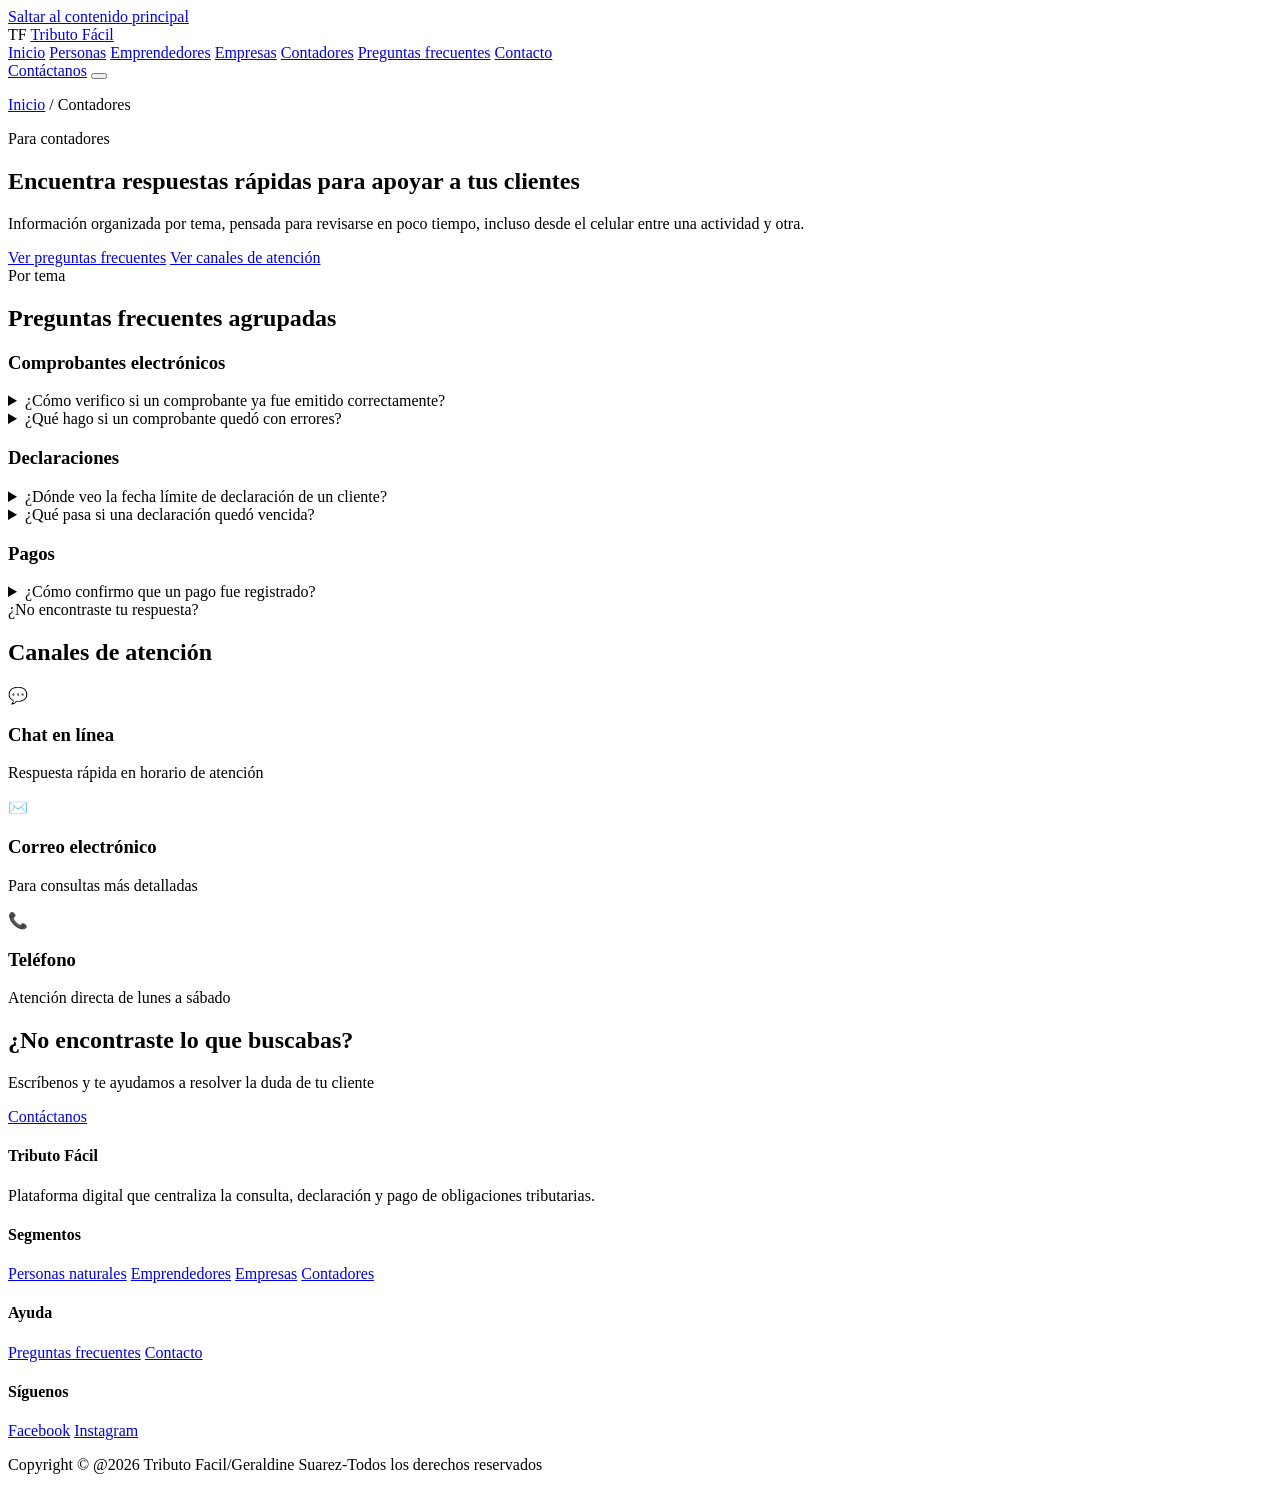
==== contadores.html @ e8cd5db3 "Add files via upload" ====
<!DOCTYPE html>
<html lang="es">
<head>
  <meta charset="UTF-8">
  <meta name="viewport" content="width=device-width, initial-scale=1.0">
  <meta name="description" content="Accede rápido a información organizada sobre comprobantes, declaraciones y pagos para orientar a tus clientes en Tributo Fácil.">
  <title>Contadores — Tributo Fácil</title>
  <link rel="stylesheet" href="css/styles.css">
</head>
<body>

  <a href="#main-content" class="skip-link">Saltar al contenido principal</a>

  <header class="header">
    <div class="brand">
      <span class="brand-mark" aria-hidden="true">TF</span>
      <a href="index.html" class="brand-name">Tributo Fácil</a>
    </div>

    <nav class="nav" id="primary-nav" aria-label="Navegación principal">
      <a href="index.html">Inicio</a>
      <a href="personas-naturales.html">Personas</a>
      <a href="emprendedores.html">Emprendedores</a>
      <a href="empresas.html">Empresas</a>
      <a href="contadores.html" aria-current="page">Contadores</a>
      <a href="index.html#preguntas">Preguntas frecuentes</a>
      <a href="index.html#contacto">Contacto</a>
    </nav>

    <div class="header-actions">
      <a href="index.html#contacto" class="btn-primary">Contáctanos</a>
      <button class="menu-toggle" id="menuToggle" aria-label="Abrir menú de navegación" aria-expanded="false" aria-controls="primary-nav">
        <span class="bar"></span>
        <span class="bar"></span>
        <span class="bar"></span>
      </button>
    </div>
  </header>

  <p class="breadcrumb"><a href="index.html">Inicio</a> / Contadores</p>

  <main id="main-content">

    <!-- ==== HERO — HU04: "Como contador, quiero acceder a información
         clara y organizada sobre las obligaciones tributarias, para poder
         orientar correctamente a mis clientes en sus declaraciones y
         pagos." (incluye el acceso rápido desde el celular entre
         actividades, Escenario 3 de HU04). ==== -->
    <section class="hero hero-solo" aria-labelledby="hero-title">
      <div class="hero-content">
        <span class="hero-eyebrow">Para contadores</span>
        <h1 id="hero-title">Encuentra respuestas rápidas para apoyar a tus clientes</h1>
        <p>
          Información organizada por tema, pensada para revisarse en poco
          tiempo, incluso desde el celular entre una actividad y otra.
        </p>
        <div class="hero-btns">
          <a href="#faq-contadores" class="btn-primary">Ver preguntas frecuentes</a>
          <a href="#canales" class="btn-outline">Ver canales de atención</a>
        </div>
      </div>
    </section>

    <!-- ==== Criterio: "buscador o agrupación temática de preguntas
         frecuentes" — Escenario 1 de HU04. Se usa <details>/<summary>,
         HTML5 nativo, sin necesidad de JavaScript. ==== -->
    <section class="section section-alt" id="faq-contadores" aria-labelledby="faq-title">
      <div class="section-title">
        <span class="eyebrow">Por tema</span>
        <h2 id="faq-title">Preguntas frecuentes agrupadas</h2>
      </div>

      <div class="faq-group">
        <h3>Comprobantes electrónicos</h3>
        <details class="faq-item">
          <summary>¿Cómo verifico si un comprobante ya fue emitido correctamente?</summary>
          <p>Puedes revisar el estado del comprobante en el resumen de obligaciones de tu cliente, dentro de su sección correspondiente.</p>
        </details>
        <details class="faq-item">
          <summary>¿Qué hago si un comprobante quedó con errores?</summary>
          <p>Se recomienda emitir una nota de corrección y comunicarlo a través del formulario de contacto para recibir orientación puntual.</p>
        </details>
      </div>

      <div class="faq-group">
        <h3>Declaraciones</h3>
        <details class="faq-item">
          <summary>¿Dónde veo la fecha límite de declaración de un cliente?</summary>
          <p>En la sección de obligaciones aparece resaltada la fecha de vencimiento más próxima, junto con una alerta visual.</p>
        </details>
        <details class="faq-item">
          <summary>¿Qué pasa si una declaración quedó vencida?</summary>
          <p>El sistema la marca con la etiqueta "Vencido" para que puedas identificarla rápido y coordinar la regularización.</p>
        </details>
      </div>

      <div class="faq-group">
        <h3>Pagos</h3>
        <details class="faq-item">
          <summary>¿Cómo confirmo que un pago fue registrado?</summary>
          <p>El estado cambia a "Pagado" en el resumen de obligaciones una vez que el pago queda confirmado.</p>
        </details>
      </div>
    </section>

    <!-- ==== Criterio: "identificar fácilmente los canales de atención
         disponibles" — Escenario 2 de HU04. ==== -->
    <section class="section" id="canales" aria-labelledby="canales-title">
      <div class="section-title">
        <span class="eyebrow">¿No encontraste tu respuesta?</span>
        <h2 id="canales-title">Canales de atención</h2>
      </div>

      <div class="channels-grid">
        <div class="channel-card">
          <span class="channel-icon" aria-hidden="true">💬</span>
          <h3>Chat en línea</h3>
          <p>Respuesta rápida en horario de atención</p>
        </div>
        <div class="channel-card">
          <span class="channel-icon" aria-hidden="true">✉️</span>
          <h3>Correo electrónico</h3>
          <p>Para consultas más detalladas</p>
        </div>
        <div class="channel-card">
          <span class="channel-icon" aria-hidden="true">📞</span>
          <h3>Teléfono</h3>
          <p>Atención directa de lunes a sábado</p>
        </div>
      </div>
    </section>

    <section class="section section-alt">
      <div class="cta-box">
        <h2>¿No encontraste lo que buscabas?</h2>
        <p>Escríbenos y te ayudamos a resolver la duda de tu cliente</p>
        <a href="index.html#contacto" class="btn-primary">Contáctanos</a>
      </div>
    </section>

  </main>

  <footer class="footer">
    <div class="footer-grid">
      <div class="footer-col">
        <h4>Tributo Fácil</h4>
        <p>Plataforma digital que centraliza la consulta, declaración y pago de obligaciones tributarias.</p>
      </div>
      <div class="footer-col">
        <h4>Segmentos</h4>
        <a href="personas-naturales.html">Personas naturales</a>
        <a href="emprendedores.html">Emprendedores</a>
        <a href="empresas.html">Empresas</a>
        <a href="contadores.html">Contadores</a>
      </div>
      <div class="footer-col">
        <h4>Ayuda</h4>
        <a href="index.html#preguntas">Preguntas frecuentes</a>
        <a href="index.html#contacto">Contacto</a>
      </div>
      <div class="footer-col">
        <h4>Síguenos</h4>
        <a href="#" aria-label="Facebook de Tributo Fácil">Facebook</a>
        <a href="#" aria-label="Instagram de Tributo Fácil">Instagram</a>
      </div>
    </div>
    <div class="footer-bottom">
      <p>Copyright &copy; @2026 Tributo Facil/Geraldine Suarez-Todos los derechos reservados</p>
    </div>
  </footer>

  <script src="js/main.js"></script>
</body>
</html>
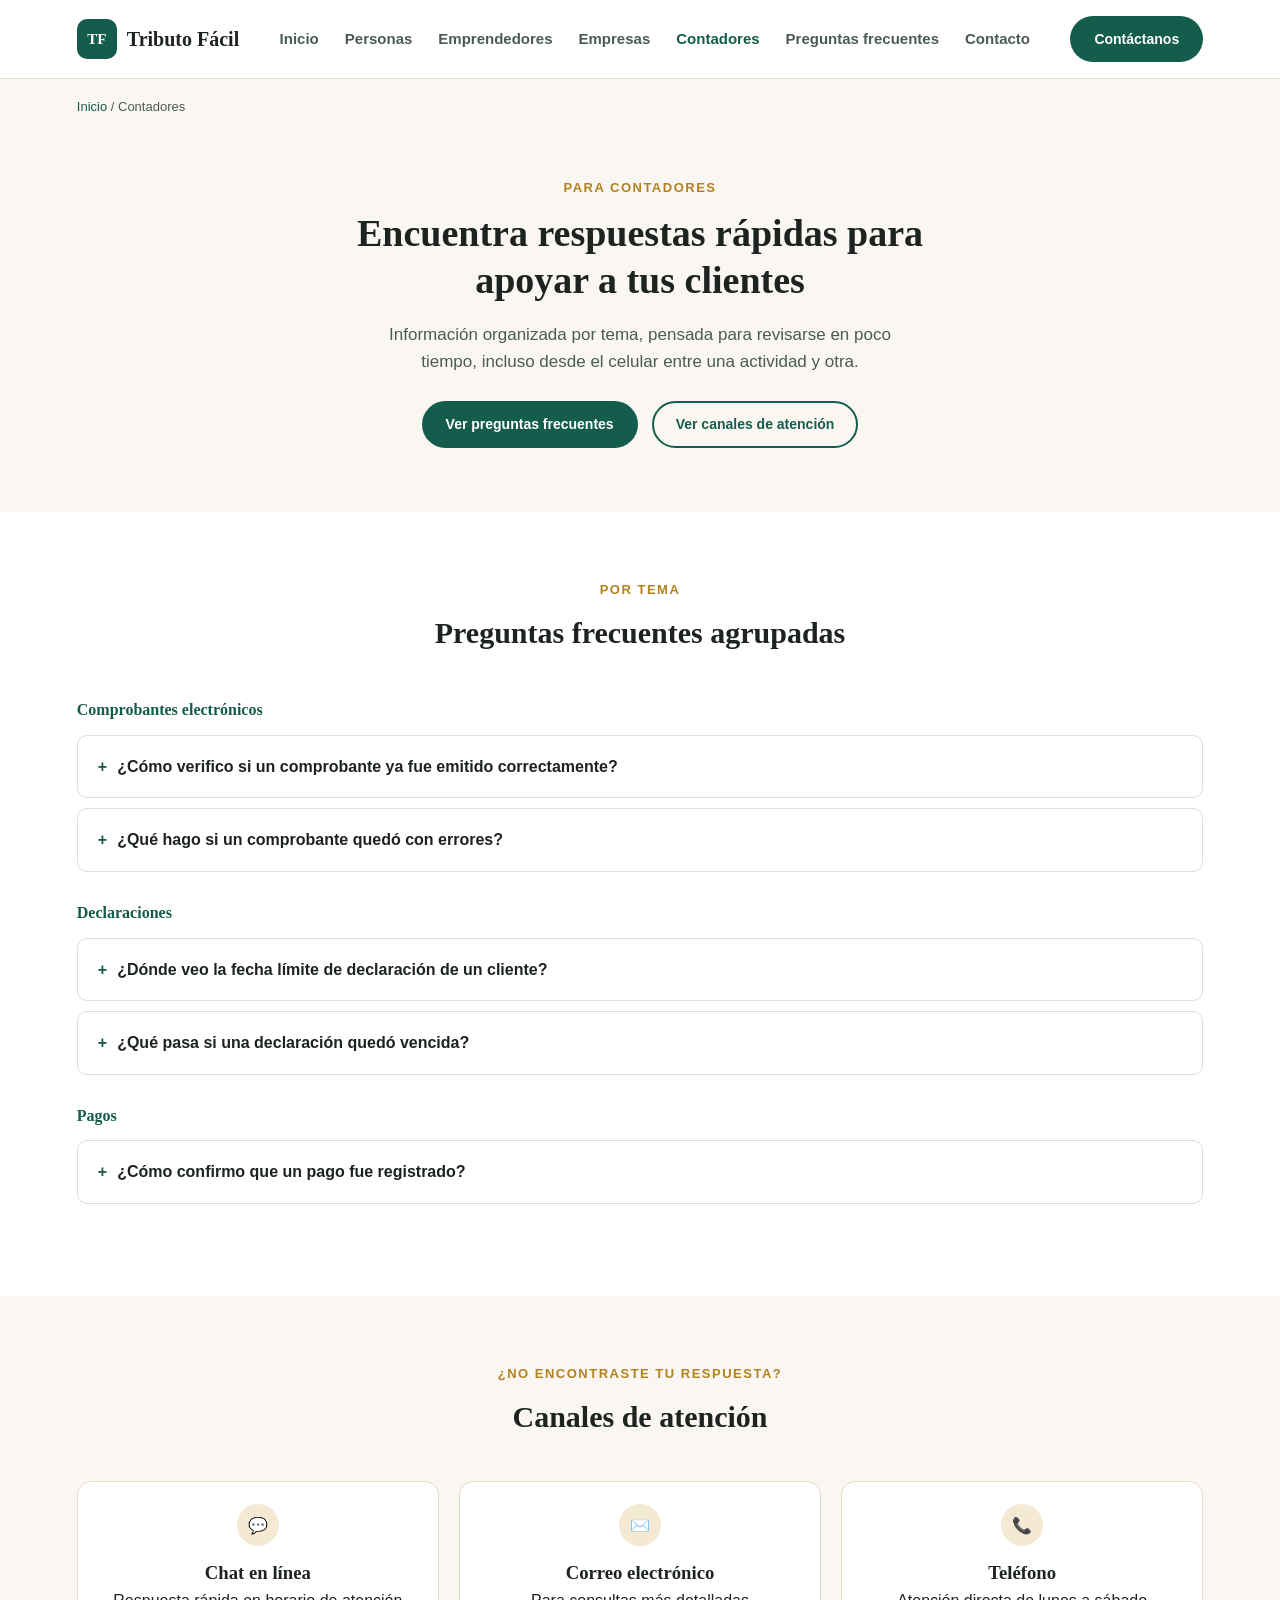
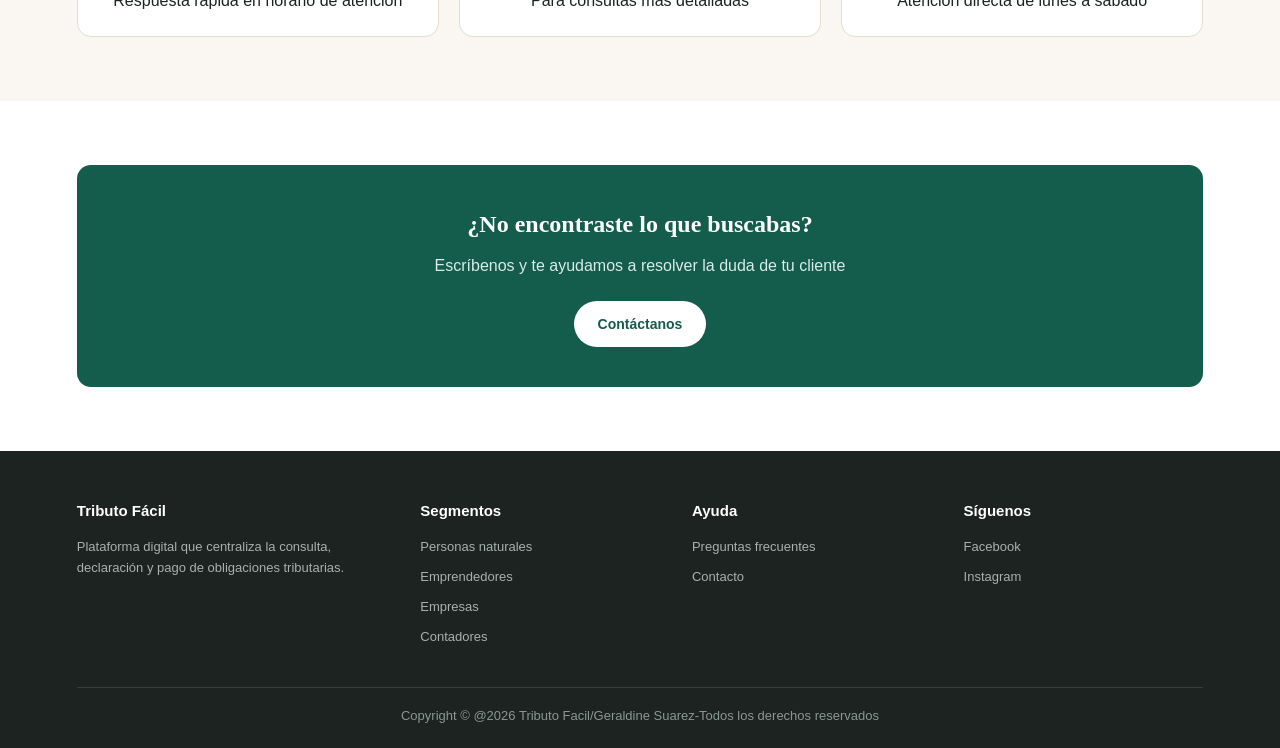
==== commit b6fa36ab: "Fix stylesheet link path in contadores.html" ====
--- a/contadores.html
+++ b/contadores.html
@@ -5,7 +5,7 @@
   <meta name="viewport" content="width=device-width, initial-scale=1.0">
   <meta name="description" content="Accede rápido a información organizada sobre comprobantes, declaraciones y pagos para orientar a tus clientes en Tributo Fácil.">
   <title>Contadores — Tributo Fácil</title>
-  <link rel="stylesheet" href="css/styles.css">
+  <link rel="stylesheet" href="styles.css">
 </head>
 <body>
 
--- a/styles.css
+++ b/styles.css
@@ -0,0 +1,786 @@
+:root {
+  /* Color */
+  --color-ink: #1c2321;         /* texto principal, casi negro */
+  --color-ink-soft: #4b5a56;    /* texto secundario */
+  --color-bg: #faf7f2;          /* fondo general, papel cálido */
+  --color-surface: #ffffff;     /* tarjetas y bloques */
+  --color-border: #e3ddd0;      /* bordes suaves */
+  --color-primary: #145c4b;     /* verde azulado institucional */
+  --color-primary-dark: #0e4238;
+  --color-accent: #b3811f;      /* dorado, acento de "valor" */
+  --color-accent-soft: #f4e9d2;
+  --color-success: #1e7a4c;     /* estado: pagado */
+  --color-success-soft: #e4f4ea;
+  --color-warning: #a8710f;     /* estado: pendiente */
+  --color-warning-soft: #faf0dc;
+  --color-danger: #b3261e;      /* estado: vencido */
+  --color-danger-soft: #fbe7e5;
+
+  --font-display: Georgia, "Times New Roman", serif;
+  --font-body: "Segoe UI", Helvetica, Arial, sans-serif;
+
+  /* Espaciado */
+  --space-section: 64px;
+  --radius: 14px;
+}
+
+* {
+  margin: 0;
+  padding: 0;
+  box-sizing: border-box;
+}
+
+html {
+  scroll-behavior: smooth;
+}
+
+body {
+  font-family: var(--font-body);
+  background-color: var(--color-bg);
+  color: var(--color-ink);
+  line-height: 1.6;
+}
+
+img, svg {
+  display: block;
+  max-width: 100%;
+}
+
+h1, h2, h3, h4 {
+  font-family: var(--font-display);
+  color: var(--color-ink);
+  font-weight: 700;
+}
+
+/* Compensa el header fijo al saltar a una sección por anchor */
+section[id] {
+  scroll-margin-top: 96px;
+}
+
+.skip-link {
+  position: absolute;
+  left: -9999px;
+  top: 0;
+  background-color: var(--color-primary);
+  color: #ffffff;
+  padding: 14px 22px;
+  font-weight: 700;
+  z-index: 1000;
+  border-radius: 0 0 8px 0;
+}
+
+.skip-link:focus {
+  left: 0;
+}
+
+a:focus-visible,
+button:focus-visible,
+input:focus-visible,
+select:focus-visible,
+textarea:focus-visible,
+summary:focus-visible {
+  outline: 3px solid var(--color-accent);
+  outline-offset: 2px;
+}
+
+@media (prefers-reduced-motion: reduce) {
+  html { scroll-behavior: auto; }
+  * { animation: none !important; transition: none !important; }
+}
+
+/* -------------------------------------------------------------------------
+   4. ENCABEZADO Y NAVEGACIÓN (igual en las 5 páginas)
+   ------------------------------------------------------------------------- */
+.header {
+  width: 100%;
+  background-color: var(--color-surface);
+  padding: 16px 6%;
+  display: flex;
+  justify-content: space-between;
+  align-items: center;
+  border-bottom: 1px solid var(--color-border);
+  position: sticky;
+  top: 0;
+  z-index: 100;
+}
+
+.brand {
+  display: flex;
+  align-items: center;
+  gap: 10px;
+}
+
+.brand-mark {
+  width: 40px;
+  height: 40px;
+  border-radius: 10px;
+  background-color: var(--color-primary);
+  color: #ffffff;
+  display: flex;
+  align-items: center;
+  justify-content: center;
+  font-family: var(--font-display);
+  font-weight: 700;
+  font-size: 15px;
+}
+
+.brand-name {
+  font-family: var(--font-display);
+  font-size: 20px;
+  font-weight: 700;
+  color: var(--color-ink);
+  text-decoration: none;
+}
+
+.nav {
+  display: flex;
+  gap: 26px;
+  align-items: center;
+}
+
+.nav a {
+  text-decoration: none;
+  color: var(--color-ink-soft);
+  font-size: 15px;
+  font-weight: 600;
+}
+
+.nav a:hover,
+.nav a[aria-current="page"] {
+  color: var(--color-primary);
+}
+
+.header-actions {
+  display: flex;
+  align-items: center;
+  gap: 10px;
+}
+
+.btn-primary {
+  border: none;
+  background-color: var(--color-primary);
+  color: #ffffff;
+  padding: 12px 24px;
+  border-radius: 30px;
+  font-size: 14px;
+  font-weight: 700;
+  cursor: pointer;
+  text-decoration: none;
+  display: inline-block;
+}
+
+.btn-primary:hover { background-color: var(--color-primary-dark); }
+
+.btn-outline {
+  border: 2px solid var(--color-primary);
+  background-color: transparent;
+  color: var(--color-primary);
+  padding: 10px 22px;
+  border-radius: 30px;
+  font-size: 14px;
+  font-weight: 700;
+  cursor: pointer;
+  text-decoration: none;
+  display: inline-block;
+}
+
+.btn-outline:hover { background-color: var(--color-primary); color: #ffffff; }
+
+/* Botón hamburguesa: solo visible en pantallas pequeñas */
+.menu-toggle {
+  display: none;
+  border: none;
+  background: transparent;
+  color: var(--color-primary);
+  cursor: pointer;
+  padding: 6px;
+}
+
+.menu-toggle .bar {
+  display: block;
+  width: 24px;
+  height: 3px;
+  background-color: var(--color-primary);
+  margin: 5px 0;
+  border-radius: 2px;
+}
+
+/* -------------------------------------------------------------------------
+   5. MIGA DE PAN (breadcrumb) — usada en las páginas de detalle por HU
+   ------------------------------------------------------------------------- */
+.breadcrumb {
+  padding: 18px 6% 0;
+  font-size: 13px;
+  color: var(--color-ink-soft);
+}
+
+.breadcrumb a {
+  color: var(--color-primary);
+  text-decoration: none;
+}
+
+.breadcrumb a:hover { text-decoration: underline; }
+
+/* -------------------------------------------------------------------------
+   6. HERO (portada de cada página)
+   ------------------------------------------------------------------------- */
+.hero {
+  padding: 56px 6% 64px;
+  display: grid;
+  grid-template-columns: 1.1fr 0.9fr;
+  gap: 48px;
+  align-items: center;
+}
+
+.hero.hero-solo {
+  grid-template-columns: 1fr;
+  max-width: 820px;
+  margin: 0 auto;
+  text-align: center;
+}
+
+.hero-eyebrow {
+  color: var(--color-accent);
+  font-family: var(--font-body);
+  font-size: 13px;
+  font-weight: 700;
+  letter-spacing: 1.5px;
+  text-transform: uppercase;
+}
+
+.hero-content h1 {
+  font-size: 38px;
+  line-height: 1.25;
+  margin: 10px 0 16px;
+}
+
+.hero-content p {
+  color: var(--color-ink-soft);
+  font-size: 17px;
+  max-width: 520px;
+  margin-bottom: 26px;
+}
+
+.hero.hero-solo .hero-content p { margin-left: auto; margin-right: auto; }
+
+.hero-btns {
+  display: flex;
+  gap: 14px;
+  flex-wrap: wrap;
+}
+
+.hero.hero-solo .hero-btns { justify-content: center; }
+
+/* Tarjeta visual del hero de la portada: resumen de obligaciones */
+.hero-visual {
+  background-color: var(--color-surface);
+  border: 1px solid var(--color-border);
+  border-radius: var(--radius);
+  padding: 28px;
+  box-shadow: 0 20px 45px rgba(28, 35, 33, 0.08);
+}
+
+.hero-visual-header {
+  display: flex;
+  justify-content: space-between;
+  align-items: center;
+  margin-bottom: 16px;
+}
+
+.hero-visual-header span { font-weight: 700; font-size: 14px; }
+
+.hero-visual-row {
+  display: flex;
+  justify-content: space-between;
+  align-items: center;
+  gap: 14px;
+  padding: 12px 0;
+  border-bottom: 1px solid var(--color-border);
+}
+
+.hero-visual-row:last-child { border-bottom: none; }
+
+.hero-visual-info h4 { font-family: var(--font-body); font-size: 14px; }
+.hero-visual-info p { font-size: 12px; color: var(--color-ink-soft); }
+
+/* Insignias de estado: pagado / pendiente / vencido.
+   Este es el elemento distintivo del sitio: se repite en todas las
+   páginas cada vez que se habla del estado de una obligación. */
+.badge {
+  display: inline-block;
+  padding: 4px 12px;
+  border-radius: 20px;
+  font-size: 12px;
+  font-weight: 700;
+  white-space: nowrap;
+}
+
+.badge-success { background-color: var(--color-success-soft); color: var(--color-success); }
+.badge-warning { background-color: var(--color-warning-soft); color: var(--color-warning); }
+.badge-danger  { background-color: var(--color-danger-soft);  color: var(--color-danger); }
+
+/* -------------------------------------------------------------------------
+   7. BARRA DE CONFIANZA (beneficios generales, solo en portada)
+   ------------------------------------------------------------------------- */
+.trust-bar {
+  background-color: var(--color-surface);
+  border-top: 1px solid var(--color-border);
+  border-bottom: 1px solid var(--color-border);
+  padding: 26px 6%;
+  display: grid;
+  grid-template-columns: repeat(4, 1fr);
+  gap: 24px;
+}
+
+.trust-item { display: flex; align-items: flex-start; gap: 12px; }
+
+.trust-icon {
+  width: 40px;
+  height: 40px;
+  border-radius: 50%;
+  background-color: var(--color-accent-soft);
+  color: var(--color-accent);
+  display: flex;
+  align-items: center;
+  justify-content: center;
+  flex-shrink: 0;
+}
+
+.trust-item h4 { font-family: var(--font-body); font-size: 14px; }
+.trust-item p { font-size: 12px; color: var(--color-ink-soft); }
+
+/* -------------------------------------------------------------------------
+   8. SECCIONES GENÉRICAS
+   ------------------------------------------------------------------------- */
+.section { padding: var(--space-section) 6%; }
+.section-alt { background-color: var(--color-surface); }
+
+.section-title {
+  max-width: 640px;
+  margin: 0 auto 40px;
+  text-align: center;
+}
+
+.section-title .eyebrow {
+  color: var(--color-accent);
+  font-size: 13px;
+  font-weight: 700;
+  letter-spacing: 1.5px;
+  text-transform: uppercase;
+}
+
+.section-title h2 { font-size: 30px; margin: 8px 0 10px; }
+.section-title p { color: var(--color-ink-soft); font-size: 15px; }
+
+/* -------------------------------------------------------------------------
+   9. SEGMENTOS (tarjetas de la portada, enlazan a cada página de HU)
+   ------------------------------------------------------------------------- */
+.segments-grid {
+  display: grid;
+  grid-template-columns: repeat(4, 1fr);
+  gap: 22px;
+}
+
+.segment-card {
+  background-color: var(--color-surface);
+  border: 1px solid var(--color-border);
+  border-radius: var(--radius);
+  padding: 28px 22px;
+  text-decoration: none;
+  color: var(--color-ink);
+  display: flex;
+  flex-direction: column;
+  gap: 10px;
+  transition: transform 0.2s ease, box-shadow 0.2s ease;
+}
+
+.segment-card:hover,
+.segment-card:focus-visible {
+  transform: translateY(-4px);
+  box-shadow: 0 16px 30px rgba(28, 35, 33, 0.1);
+}
+
+.segment-icon {
+  width: 46px;
+  height: 46px;
+  border-radius: 12px;
+  background-color: var(--color-primary);
+  color: #ffffff;
+  display: flex;
+  align-items: center;
+  justify-content: center;
+  font-family: var(--font-display);
+  font-weight: 700;
+}
+
+.segment-card h3 { font-size: 17px; }
+.segment-card p { font-size: 13px; color: var(--color-ink-soft); flex-grow: 1; }
+.segment-card .segment-link { font-size: 13px; font-weight: 700; color: var(--color-primary); }
+
+/* -------------------------------------------------------------------------
+   10. BLOQUES DE CONTENIDO (usados en las páginas de detalle de cada HU)
+   ------------------------------------------------------------------------- */
+.info-grid {
+  display: grid;
+  grid-template-columns: repeat(3, 1fr);
+  gap: 22px;
+}
+
+.info-card {
+  background-color: var(--color-surface);
+  border: 1px solid var(--color-border);
+  border-radius: var(--radius);
+  padding: 26px;
+}
+
+.info-card h3 { font-size: 17px; margin-bottom: 8px; }
+.info-card p { font-size: 14px; color: var(--color-ink-soft); }
+
+/* Lista de obligaciones / recibos (HU01) */
+.obligation-list { display: flex; flex-direction: column; gap: 14px; }
+
+.obligation-row {
+  background-color: var(--color-surface);
+  border: 1px solid var(--color-border);
+  border-radius: var(--radius);
+  padding: 18px 22px;
+  display: flex;
+  justify-content: space-between;
+  align-items: center;
+  gap: 14px;
+  flex-wrap: wrap;
+}
+
+.obligation-row h4 { font-family: var(--font-body); font-size: 15px; }
+.obligation-row p { font-size: 13px; color: var(--color-ink-soft); }
+
+/* Aviso de vencimiento próximo (HU01) */
+.alert-box {
+  background-color: var(--color-warning-soft);
+  border: 1px solid var(--color-warning);
+  border-radius: var(--radius);
+  padding: 20px 24px;
+  display: flex;
+  gap: 14px;
+  align-items: flex-start;
+}
+
+.alert-box strong { color: var(--color-warning); }
+
+/* Pasos numerados (HU02): aquí sí es un proceso real en orden,
+   por eso se justifica usar numeración */
+.steps-list {
+  list-style: none;
+  display: grid;
+  grid-template-columns: repeat(3, 1fr);
+  gap: 22px;
+}
+
+.step-item {
+  background-color: var(--color-surface);
+  border: 1px solid var(--color-border);
+  border-radius: var(--radius);
+  padding: 24px;
+  text-align: center;
+}
+
+.step-number {
+  width: 36px;
+  height: 36px;
+  border-radius: 50%;
+  background-color: var(--color-primary);
+  color: #ffffff;
+  display: flex;
+  align-items: center;
+  justify-content: center;
+  font-weight: 700;
+  margin: 0 auto 14px;
+}
+
+.step-item h3 { font-size: 15px; margin-bottom: 6px; }
+.step-item p { font-size: 13px; color: var(--color-ink-soft); }
+
+/* Estadísticas de confianza (HU03) */
+.stats-card {
+  background-color: var(--color-surface);
+  border: 1px solid var(--color-border);
+  border-radius: var(--radius);
+  padding: 30px;
+}
+
+.stat-row {
+  display: flex;
+  justify-content: space-between;
+  padding: 14px 0;
+  border-bottom: 1px solid var(--color-border);
+}
+
+.stat-row:last-child { border-bottom: none; }
+.stat-row span:first-child { color: var(--color-ink-soft); font-size: 14px; }
+.stat-row span:last-child { color: var(--color-primary); font-weight: 700; font-size: 14px; }
+
+/* Preguntas frecuentes: <details>/<summary> nativos, sin JavaScript */
+.faq-group { margin-bottom: 28px; }
+.faq-group h3 { font-size: 16px; margin-bottom: 12px; color: var(--color-primary); }
+
+.faq-item {
+  background-color: var(--color-surface);
+  border: 1px solid var(--color-border);
+  border-radius: 10px;
+  margin-bottom: 10px;
+  padding: 4px 20px;
+}
+
+.faq-item summary {
+  cursor: pointer;
+  font-weight: 700;
+  padding: 14px 0;
+  list-style: none;
+}
+
+.faq-item summary::-webkit-details-marker { display: none; }
+
+.faq-item summary::before {
+  content: "+";
+  color: var(--color-primary);
+  font-weight: 700;
+  margin-right: 10px;
+}
+
+.faq-item[open] summary::before { content: "–"; }
+
+.faq-item p { padding-bottom: 16px; color: var(--color-ink-soft); font-size: 14px; }
+
+/* Canales de atención (HU04) */
+.channels-grid {
+  display: grid;
+  grid-template-columns: repeat(3, 1fr);
+  gap: 20px;
+}
+
+.channel-card {
+  background-color: var(--color-surface);
+  border: 1px solid var(--color-border);
+  border-radius: var(--radius);
+  padding: 22px;
+  text-align: center;
+}
+
+.channel-icon {
+  width: 42px;
+  height: 42px;
+  border-radius: 50%;
+  background-color: var(--color-accent-soft);
+  color: var(--color-accent);
+  display: flex;
+  align-items: center;
+  justify-content: center;
+  margin: 0 auto 12px;
+  font-weight: 700;
+}
+
+/* Llamado a la acción al final de cada página de HU */
+.cta-box {
+  background-color: var(--color-primary);
+  color: #ffffff;
+  border-radius: var(--radius);
+  padding: 40px;
+  text-align: center;
+}
+
+.cta-box h2 { color: #ffffff; font-size: 24px; margin-bottom: 10px; }
+.cta-box p { color: #d9ece7; margin-bottom: 22px; }
+
+.cta-box .btn-primary {
+  background-color: #ffffff;
+  color: var(--color-primary);
+}
+
+.cta-box .btn-primary:hover { background-color: var(--color-accent-soft); }
+
+/* -------------------------------------------------------------------------
+   11. FORMULARIO DE CONTACTO (solo en index.html)
+   ------------------------------------------------------------------------- */
+.form-section { background-color: var(--color-surface); }
+
+.form-inner {
+  display: grid;
+  grid-template-columns: 0.9fr 1.1fr;
+  gap: 48px;
+  align-items: center;
+}
+
+.form-copy p { color: var(--color-ink-soft); margin-top: 10px; }
+
+.form-card {
+  background-color: var(--color-bg);
+  border: 1px solid var(--color-border);
+  border-radius: var(--radius);
+  padding: 32px;
+}
+
+.form-group { margin-bottom: 18px; }
+
+.form-group label {
+  display: block;
+  font-size: 14px;
+  font-weight: 700;
+  margin-bottom: 6px;
+}
+
+.required-note { font-size: 12px; color: var(--color-ink-soft); margin-bottom: 18px; }
+
+.form-group input,
+.form-group select,
+.form-group textarea {
+  width: 100%;
+  padding: 12px 14px;
+  border: 1.5px solid var(--color-border);
+  border-radius: 10px;
+  font-size: 14px;
+  font-family: var(--font-body);
+  color: var(--color-ink);
+  background-color: #ffffff;
+}
+
+.form-group textarea { resize: vertical; min-height: 90px; }
+
+.form-group input:focus,
+.form-group select:focus,
+.form-group textarea:focus { border-color: var(--color-primary); }
+
+/* Estado de error: la clase la agrega/quita js/main.js */
+.form-group.has-error input,
+.form-group.has-error select,
+.form-group.has-error textarea { border-color: var(--color-danger); }
+
+.error-message {
+  display: block;
+  color: var(--color-danger);
+  font-size: 12px;
+  margin-top: 6px;
+  min-height: 16px;
+}
+
+.checkbox-group {
+  display: flex;
+  align-items: flex-start;
+  gap: 10px;
+  margin-bottom: 6px;
+}
+
+.checkbox-group input { width: 18px; height: 18px; margin-top: 2px; flex-shrink: 0; }
+.checkbox-group label { font-size: 13px; color: var(--color-ink-soft); }
+
+.btn-submit {
+  width: 100%;
+  border: none;
+  background-color: var(--color-primary);
+  color: #ffffff;
+  padding: 15px;
+  border-radius: 12px;
+  font-size: 15px;
+  font-weight: 700;
+  cursor: pointer;
+  margin-top: 6px;
+}
+
+.btn-submit:hover { background-color: var(--color-primary-dark); }
+
+.form-success {
+  margin-top: 18px;
+  background-color: var(--color-success-soft);
+  color: var(--color-success);
+  border: 1px solid var(--color-success);
+  border-radius: 10px;
+  padding: 14px 16px;
+  font-size: 14px;
+  font-weight: 700;
+  text-align: center;
+}
+
+/* -------------------------------------------------------------------------
+   12. PIE DE PÁGINA (igual en las 5 páginas)
+   ------------------------------------------------------------------------- */
+.footer {
+  background-color: var(--color-ink);
+  color: #cbd3d1;
+  padding: 48px 6% 22px;
+}
+
+.footer-grid {
+  display: grid;
+  grid-template-columns: 1.3fr 1fr 1fr 1fr;
+  gap: 32px;
+  margin-bottom: 30px;
+}
+
+.footer-col h4 { color: #ffffff; font-family: var(--font-body); font-size: 15px; margin-bottom: 14px; }
+.footer-col p,
+.footer-col a {
+  font-size: 13px;
+  color: #a7b1ae;
+  text-decoration: none;
+  display: block;
+  margin-bottom: 9px;
+}
+
+.footer-col a:hover { color: #ffffff; }
+
+.footer-bottom {
+  border-top: 1px solid rgba(255, 255, 255, 0.12);
+  padding-top: 18px;
+  text-align: center;
+  font-size: 13px;
+  color: #8b9794;
+}
+
+/* =========================================================================
+   13. RESPONSIVE — dos puntos de quiebre, tablet y móvil (HU con acceso
+   desde el celular integrado en cada historia, ver README y HU01–HU04)
+   ========================================================================= */
+@media (max-width: 900px) {
+  .header { padding: 14px 6%; position: relative; }
+  .menu-toggle { display: flex; align-items: center; }
+
+  .nav {
+    display: none;
+    position: absolute;
+    top: 100%;
+    left: 0;
+    width: 100%;
+    background-color: var(--color-surface);
+    flex-direction: column;
+    align-items: flex-start;
+    gap: 0;
+    padding: 8px 6%;
+    border-bottom: 1px solid var(--color-border);
+  }
+
+  .nav.nav-open { display: flex; }
+  .nav a { width: 100%; padding: 13px 0; border-bottom: 1px solid var(--color-border); }
+
+  .hero { grid-template-columns: 1fr; text-align: center; padding: 40px 6% 48px; }
+  .hero-content p { margin-left: auto; margin-right: auto; }
+  .hero-btns { justify-content: center; }
+
+  .trust-bar { grid-template-columns: repeat(2, 1fr); }
+  .segments-grid { grid-template-columns: repeat(2, 1fr); }
+  .info-grid,
+  .steps-list,
+  .channels-grid { grid-template-columns: repeat(2, 1fr); }
+  .form-inner { grid-template-columns: 1fr; }
+  .footer-grid { grid-template-columns: 1fr 1fr; }
+}
+
+@media (max-width: 560px) {
+  .hero-content h1 { font-size: 28px; }
+  .segments-grid,
+  .info-grid,
+  .steps-list,
+  .channels-grid { grid-template-columns: 1fr; }
+  .footer-grid { grid-template-columns: 1fr; }
+  .obligation-row { flex-direction: column; align-items: flex-start; }
+  .form-card { padding: 22px; }
+  .cta-box { padding: 28px 20px; }
+}
